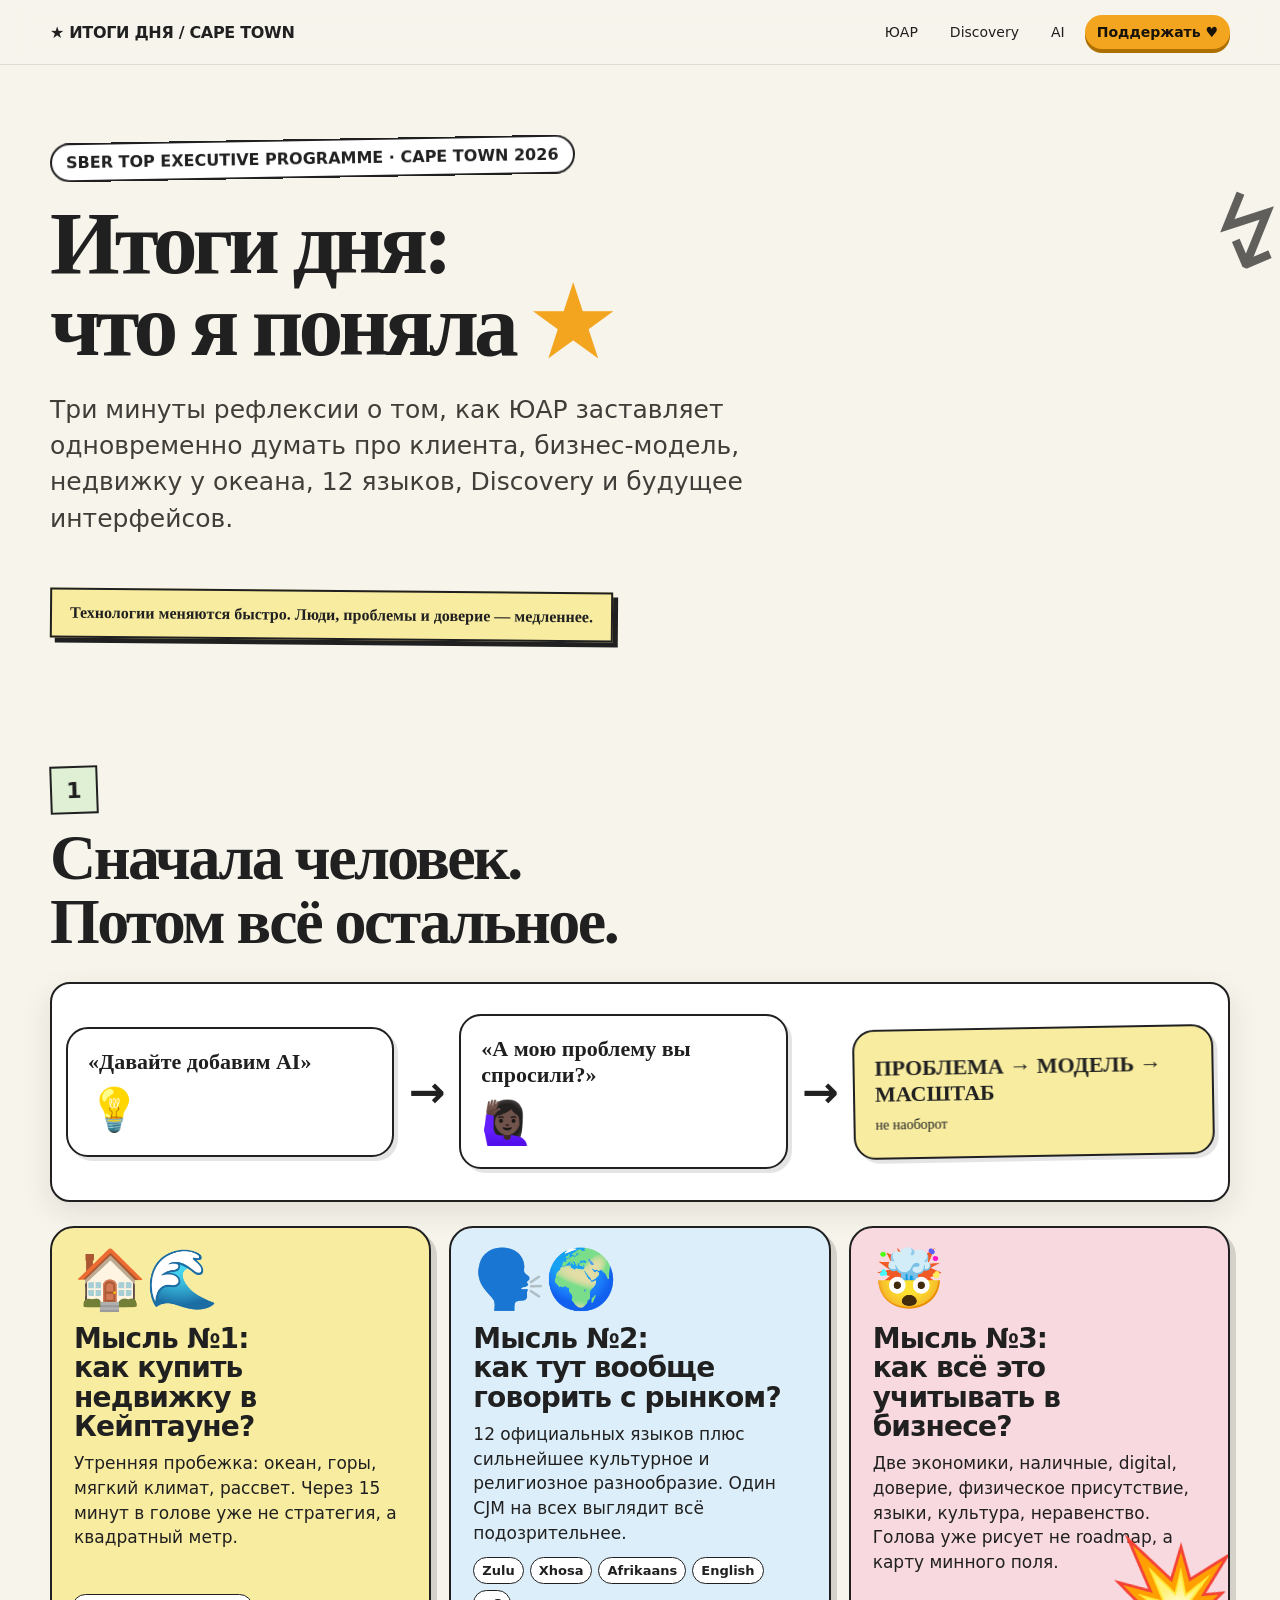
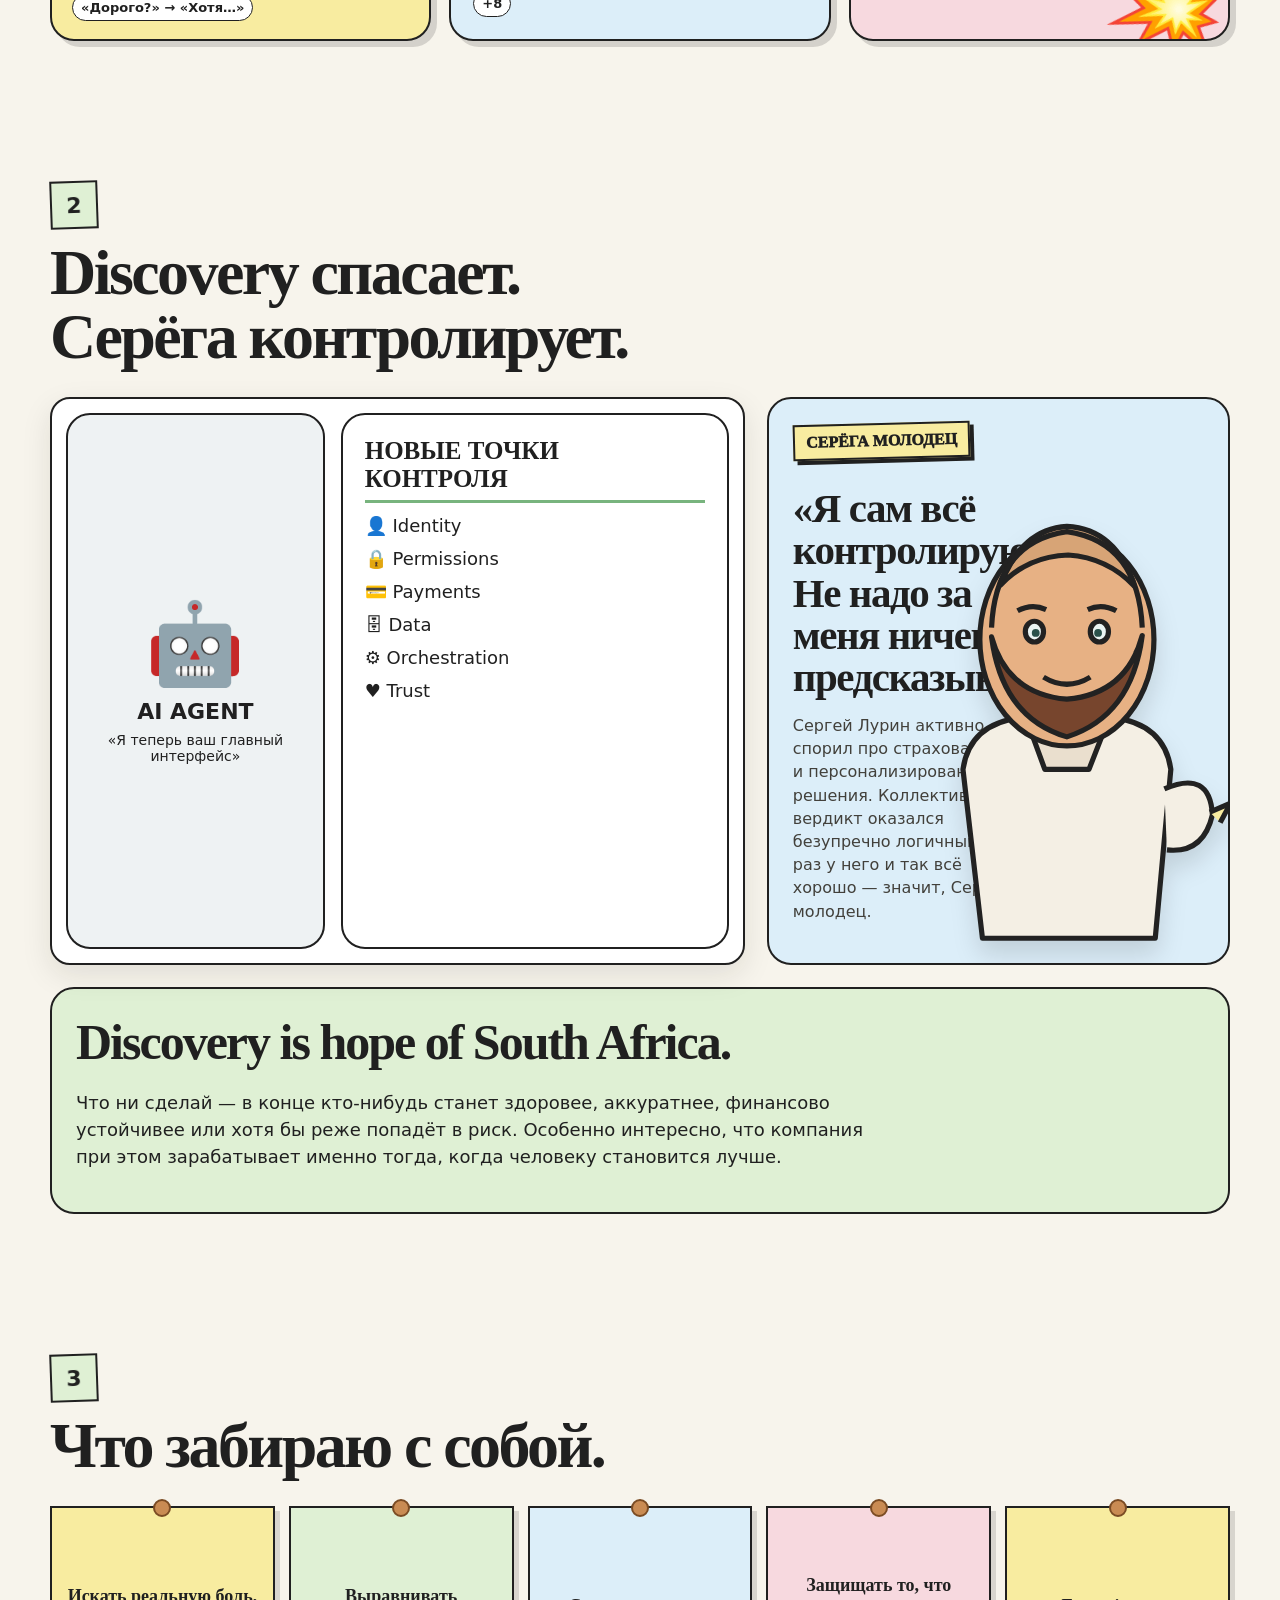
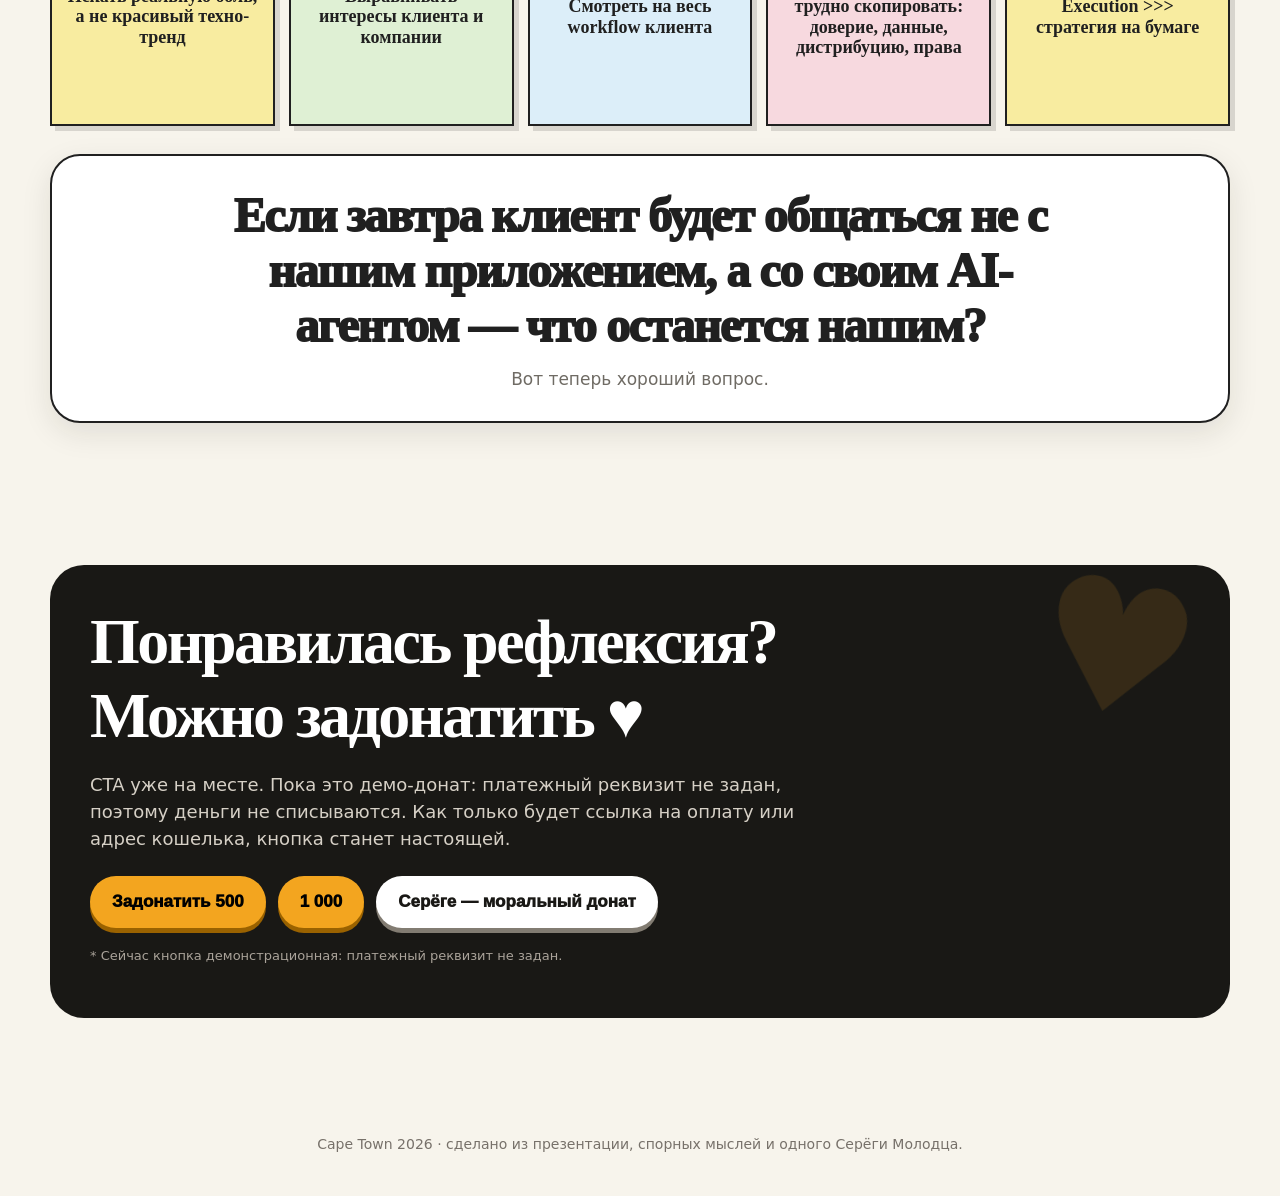
==== reflection/index.html @ 758ae5d4 "Add Cape Town reflection microsite" ====
<!doctype html>
<html lang="ru">
<head>
<meta charset="utf-8" />
<meta name="viewport" content="width=device-width,initial-scale=1" />
<title>Итоги дня — Cape Town</title>
<meta name="description" content="Интерактивная рефлексия по итогам дня обучения в Кейптауне: ЮАР, Discovery, AI и немного Серёги Молодца." />
<style>
:root{--paper:#f7f4ec;--ink:#202020;--muted:#6f6b64;--green:#dff0d4;--yellow:#f8eca0;--blue:#dceef9;--pink:#f7d9df;--orange:#f3a51f;--line:#2c2c2c;--shadow:0 10px 30px rgba(34,29,20,.10)}
*{box-sizing:border-box}html{scroll-behavior:smooth}body{margin:0;background:var(--paper);color:var(--ink);font-family:Inter,ui-sans-serif,system-ui,-apple-system,BlinkMacSystemFont,"Segoe UI",sans-serif;overflow-x:hidden}body:before{content:"";position:fixed;inset:0;pointer-events:none;opacity:.18;background-image:radial-gradient(#7b7468 0.5px, transparent 0.5px);background-size:8px 8px;mix-blend-mode:multiply}a{color:inherit}.wrap{width:min(1180px,calc(100% - 32px));margin:auto}.hand{font-family:"Comic Sans MS","Marker Felt",cursive}
nav{position:sticky;top:0;z-index:20;backdrop-filter:blur(14px);background:rgba(247,244,236,.78);border-bottom:1px solid rgba(44,44,44,.12)}nav .wrap{height:64px;display:flex;align-items:center;justify-content:space-between;gap:16px}.brand{font-weight:900;letter-spacing:-.02em}.navlinks{display:flex;gap:8px;align-items:center;flex-wrap:wrap}.navlinks a{text-decoration:none;padding:9px 12px;border-radius:999px;font-size:14px}.navlinks a:hover{background:#fff}.donate-top{background:var(--orange)!important;color:#17120a;font-weight:900;box-shadow:0 4px 0 #ad6f00}
.hero{padding:74px 0 56px;position:relative}.kicker{display:inline-flex;gap:8px;align-items:center;background:#fff;border:2px solid var(--ink);border-radius:999px;padding:8px 14px;font-weight:800;transform:rotate(-1deg)}h1{font-size:clamp(44px,7vw,92px);line-height:.92;letter-spacing:-.055em;margin:24px 0 22px;max-width:970px}.lead{font-size:clamp(18px,2vw,25px);line-height:1.45;max-width:820px;color:#413e39}.hero-note{margin-top:28px;display:inline-block;background:var(--yellow);padding:14px 18px;border:2px solid var(--ink);box-shadow:5px 5px 0 var(--ink);transform:rotate(.5deg);font-weight:850}.scribble{position:absolute;right:-10px;top:110px;font-size:100px;transform:rotate(12deg);opacity:.7}
.section{padding:70px 0}.section-head{display:flex;align-items:flex-end;justify-content:space-between;gap:20px;margin-bottom:28px}.section h2{font-size:clamp(34px,5vw,64px);letter-spacing:-.04em;line-height:1;margin:0}.section-num{display:inline-grid;place-items:center;width:48px;height:48px;border:2px solid var(--ink);background:var(--green);font-weight:900;font-size:22px;transform:rotate(-2deg);margin-bottom:12px}
.sketch{background:#fff;border:2px solid var(--ink);border-radius:20px;padding:14px;box-shadow:var(--shadow);overflow:hidden}.thoughts{display:grid;grid-template-columns:repeat(3,1fr);gap:18px;margin-top:24px}.thought{min-height:260px;border:2px solid var(--ink);padding:22px;border-radius:24px;position:relative;box-shadow:6px 6px 0 rgba(32,32,32,.16);transition:.2s ease;overflow:hidden}.thought:hover{transform:translateY(-5px) rotate(-.5deg);box-shadow:10px 10px 0 rgba(32,32,32,.16)}.thought:nth-child(1){background:var(--yellow)}.thought:nth-child(2){background:var(--blue)}.thought:nth-child(3){background:var(--pink)}.emoji{font-size:58px;line-height:1}.thought h3{font-size:28px;line-height:1.05;margin:16px 0 10px;letter-spacing:-.03em}.thought p{font-size:17px;line-height:1.45;margin:0}.head-pop{position:absolute;right:-3px;bottom:-16px;font-size:100px;transform:rotate(10deg)}.languages{margin-top:12px;display:flex;gap:6px;flex-wrap:wrap}.chip{background:#fff;border:1.5px solid var(--ink);border-radius:999px;padding:5px 8px;font-size:13px;font-weight:800}
.discovery-grid{display:grid;grid-template-columns:1.2fr .8fr;gap:22px;align-items:stretch}.sergey-card{position:relative;background:var(--blue);border:2px solid var(--ink);border-radius:24px;padding:24px;overflow:hidden;min-height:420px}.badge{display:inline-block;background:var(--yellow);border:2px solid var(--ink);padding:7px 11px;font-weight:950;transform:rotate(-1.5deg);box-shadow:4px 4px 0 var(--ink)}.quote{font-size:clamp(24px,3.2vw,42px);font-weight:900;line-height:1.03;letter-spacing:-.035em;max-width:58%;margin-top:28px}.sergey-card .small{max-width:54%;font-size:16px;line-height:1.45;color:#42403b}.hope{margin-top:22px;background:var(--green);border:2px solid var(--ink);border-radius:24px;padding:24px}.hope strong{font-size:clamp(28px,4vw,50px);display:block;letter-spacing:-.04em}.hope p{font-size:18px;line-height:1.5;max-width:800px}
.takeaways{display:grid;grid-template-columns:repeat(5,1fr);gap:14px;margin-top:26px}.sticky{min-height:220px;border:2px solid var(--ink);padding:18px 14px 16px;box-shadow:5px 5px 0 rgba(32,32,32,.14);font-weight:900;font-size:18px;line-height:1.15;display:flex;align-items:center;text-align:center;position:relative;transition:.2s}.sticky:hover{transform:rotate(-1deg) scale(1.03)}.sticky:before{content:"";position:absolute;top:-9px;left:50%;width:14px;height:14px;border-radius:50%;background:#c98b53;border:2px solid #7b4c24;transform:translateX(-50%)}.sticky:nth-child(1),.sticky:nth-child(5){background:var(--yellow)}.sticky:nth-child(2){background:var(--green)}.sticky:nth-child(3){background:var(--blue)}.sticky:nth-child(4){background:var(--pink)}.final-q{margin-top:28px;background:#fff;border:2px solid var(--ink);border-radius:30px;padding:32px;text-align:center;box-shadow:var(--shadow)}.final-q .q{font-size:clamp(28px,4vw,48px);font-weight:950;letter-spacing:-.03em;max-width:900px;margin:auto}.final-q .ans{margin-top:16px;color:var(--muted);font-size:17px}
.donate{padding:72px 0 90px}.donate-box{background:#191815;color:#fff;border-radius:34px;padding:40px;position:relative;overflow:hidden}.donate-box:after{content:"♥";position:absolute;right:34px;top:-20px;font-size:180px;color:#f3a51f;opacity:.13;transform:rotate(12deg)}.donate-box h2{font-size:clamp(38px,5vw,68px);margin:0 0 12px;letter-spacing:-.04em}.donate-box p{max-width:720px;color:#d6d0c6;font-size:18px;line-height:1.5}.cta-row{display:flex;gap:12px;flex-wrap:wrap;margin-top:24px}.donate-btn{appearance:none;border:0;border-radius:999px;background:var(--orange);padding:16px 22px;font-size:17px;font-weight:950;cursor:pointer;box-shadow:0 5px 0 #9a6200}.donate-btn:active{transform:translateY(4px);box-shadow:0 1px 0 #9a6200}.secondary{background:#fff;color:#191815;box-shadow:0 5px 0 #827c72}.tiny{margin-top:18px;font-size:13px!important;color:#aaa39a!important}.toast{position:fixed;left:50%;bottom:24px;transform:translate(-50%,30px);opacity:0;background:#191815;color:white;border:2px solid #fff;padding:14px 18px;border-radius:999px;z-index:99;transition:.25s;box-shadow:0 10px 40px rgba(0,0,0,.22);font-weight:800}.toast.show{opacity:1;transform:translate(-50%,0)}footer{padding:28px 0 44px;color:#77716a;text-align:center;font-size:14px}.reveal{opacity:0;transform:translateY(20px);transition:.6s ease}.reveal.on{opacity:1;transform:none}
.storyboard{display:grid;grid-template-columns:1fr auto 1fr auto 1.1fr;align-items:center;gap:14px;min-height:220px;background:#fff}.mini{border:2px solid var(--ink);border-radius:22px;padding:20px;min-height:130px;display:flex;flex-direction:column;justify-content:center;gap:10px;background:#fff;font-family:"Comic Sans MS","Marker Felt",cursive;font-size:22px;box-shadow:4px 4px 0 rgba(32,32,32,.12)}.mini span{font-size:42px}.note-mini{background:var(--yellow);transform:rotate(-1deg)}.note-mini small{font-size:14px}.arrow{font-size:44px;font-weight:900}.ai-sketch{display:grid;grid-template-columns:.8fr 1.2fr;gap:16px;align-items:stretch;min-height:320px}.agent{border:2px solid var(--ink);background:#eef2f3;border-radius:24px;display:flex;flex-direction:column;align-items:center;justify-content:center;font-size:80px;gap:8px}.agent b{font-size:22px}.agent small{font-size:14px;text-align:center;max-width:190px}.controls{border:2px solid var(--ink);border-radius:24px;background:#fff;padding:22px;display:flex;flex-direction:column;gap:12px}.controls b{font-family:"Comic Sans MS","Marker Felt",cursive;font-size:25px;border-bottom:3px solid #78b47e;padding-bottom:7px}.controls span{font-size:18px}.sergey-svg{position:absolute;right:-8px;bottom:-8px;height:83%;filter:drop-shadow(0 14px 12px rgba(0,0,0,.12))}
@media(max-width:900px){.storyboard{grid-template-columns:1fr}.arrow{transform:rotate(90deg);text-align:center}.ai-sketch{grid-template-columns:1fr}.agent{min-height:220px}.navlinks a:not(.donate-top){display:none}.thoughts,.discovery-grid{grid-template-columns:1fr}.takeaways{grid-template-columns:repeat(2,1fr)}.sergey-card{min-height:470px}.sergey-svg{height:62%;right:-22px}.quote,.sergey-card .small{max-width:65%}}
@media(max-width:560px){.wrap{width:min(100% - 20px,1180px)}.hero{padding-top:52px}.section{padding:54px 0}.thoughts{grid-template-columns:1fr}.takeaways{grid-template-columns:1fr 1fr}.sticky{min-height:170px;font-size:16px}.sergey-card{min-height:520px}.sergey-svg{height:52%;right:-22px}.quote,.sergey-card .small{max-width:100%;padding-right:0}.donate-box{padding:28px 22px}}
</style>
</head>
<body>
<nav><div class="wrap"><div class="brand">★ ИТОГИ ДНЯ / CAPE TOWN</div><div class="navlinks"><a href="#sa">ЮАР</a><a href="#discovery">Discovery</a><a href="#ai">AI</a><a class="donate-top" href="#donate">Поддержать ♥</a></div></div></nav>
<header class="hero"><div class="wrap"><span class="kicker">SBER TOP EXECUTIVE PROGRAMME · CAPE TOWN 2026</span><h1 class="hand">Итоги дня:<br>что я поняла <span style="color:#f3a51f">★</span></h1><p class="lead">Три минуты рефлексии о том, как ЮАР заставляет одновременно думать про клиента, бизнес-модель, недвижку у океана, 12 языков, Discovery и будущее интерфейсов.</p><div class="hero-note hand">Технологии меняются быстро. Люди, проблемы и доверие — медленнее.</div><div class="scribble">↯</div></div></header>
<section class="section" id="sa"><div class="wrap reveal"><div class="section-num">1</div><div class="section-head"><h2 class="hand">Сначала человек.<br>Потом всё остальное.</h2></div><div class="sketch storyboard"><div class="mini"><b>«Давайте добавим AI»</b><span>💡</span></div><div class="arrow">→</div><div class="mini"><b>«А мою проблему вы спросили?»</b><span>🙋🏿‍♀️</span></div><div class="arrow">→</div><div class="mini note-mini"><b>ПРОБЛЕМА → МОДЕЛЬ → МАСШТАБ</b><small>не наоборот</small></div></div><div class="thoughts"><div class="thought"><div class="emoji">🏠🌊</div><h3>Мысль №1:<br>как купить недвижку в Кейптауне?</h3><p>Утренняя пробежка: океан, горы, мягкий климат, рассвет. Через 15 минут в голове уже не стратегия, а квадратный метр.</p><div class="chip" style="position:absolute;left:20px;bottom:18px">«Дорого?» → «Хотя…»</div></div><div class="thought"><div class="emoji">🗣️🌍</div><h3>Мысль №2:<br>как тут вообще говорить с рынком?</h3><p>12 официальных языков плюс сильнейшее культурное и религиозное разнообразие. Один CJM на всех выглядит всё подозрительнее.</p><div class="languages"><span class="chip">Zulu</span><span class="chip">Xhosa</span><span class="chip">Afrikaans</span><span class="chip">English</span><span class="chip">+8</span></div></div><div class="thought"><div class="emoji">🤯</div><h3>Мысль №3:<br>как всё это учитывать в бизнесе?</h3><p>Две экономики, наличные, digital, доверие, физическое присутствие, языки, культура, неравенство. Голова уже рисует не roadmap, а карту минного поля.</p><div class="head-pop">💥</div></div></div></div></section>
<section class="section" id="discovery"><div class="wrap reveal"><div class="section-num">2</div><div class="section-head"><h2 class="hand">Discovery спасает.<br>Серёга контролирует.</h2></div><div class="discovery-grid"><div class="sketch ai-sketch"><div class="agent">🤖<b>AI AGENT</b><small>«Я теперь ваш главный интерфейс»</small></div><div class="controls"><b>НОВЫЕ ТОЧКИ КОНТРОЛЯ</b><span>👤 Identity</span><span>🔒 Permissions</span><span>💳 Payments</span><span>🗄 Data</span><span>⚙ Orchestration</span><span>♥ Trust</span></div></div><div class="sergey-card"><span class="badge hand">СЕРЁГА МОЛОДЕЦ</span><div class="quote hand">«Я сам всё контролирую. Не надо за меня ничего предсказывать».</div><p class="small">Сергей Лурин активно спорил про страхование и персонализированные решения. Коллективный вердикт оказался безупречно логичным: раз у него и так всё хорошо — значит, Серёга молодец.</p><svg class="sergey-svg" viewBox="0 0 260 360" role="img" aria-label="Мультяшный Серёга"><g stroke="#222" stroke-width="4" stroke-linejoin="round"><path d="M65 335 L50 205 Q55 170 95 165 L165 165 Q205 170 210 205 L198 335 Z" fill="#f4efe4"/><path d="M98 164 L113 205 L147 205 L163 164" fill="#eadfce"/><ellipse cx="130" cy="105" rx="67" ry="82" fill="#e7b184"/><path d="M72 103 Q80 165 130 180 Q180 164 188 102 Q176 147 130 151 Q84 147 72 103Z" fill="#77452d"/><path d="M79 63 Q95 20 130 18 Q168 20 182 64 Q161 42 131 40 Q100 41 79 63Z" fill="#d7a476"/><path d="M72 96 Q75 30 130 22 Q185 30 188 96" fill="none"/><ellipse cx="105" cy="99" rx="7" ry="8" fill="#eaf4f3"/><ellipse cx="155" cy="99" rx="7" ry="8" fill="#eaf4f3"/><circle cx="106" cy="100" r="3" fill="#2a514b" stroke="none"/><circle cx="154" cy="100" r="3" fill="#2a514b" stroke="none"/><path d="M112 134 Q130 145 148 134" fill="none"/><path d="M92 83 Q103 77 114 82 M146 82 Q157 77 168 83" fill="none"/><path d="M205 220 Q240 205 242 240 Q235 270 207 267" fill="#f4efe4"/><path d="M240 238 l16 -7 l-8 15" fill="#f8eca0"/></g></svg></div></div><div class="hope"><strong class="hand">Discovery is hope of South Africa.</strong><p>Что ни сделай — в конце кто-нибудь станет здоровее, аккуратнее, финансово устойчивее или хотя бы реже попадёт в риск. Особенно интересно, что компания при этом зарабатывает именно тогда, когда человеку становится лучше.</p></div></div></section>
<section class="section" id="ai"><div class="wrap reveal"><div class="section-num">3</div><div class="section-head"><h2 class="hand">Что забираю с собой.</h2></div><div class="takeaways"><div class="sticky hand">Искать реальную боль, а не красивый техно-тренд</div><div class="sticky hand">Выравнивать интересы клиента и компании</div><div class="sticky hand">Смотреть на весь workflow клиента</div><div class="sticky hand">Защищать то, что трудно скопировать: доверие, данные, дистрибуцию, права</div><div class="sticky hand">Execution >>> стратегия на бумаге</div></div><div class="final-q"><div class="q hand">Если завтра клиент будет общаться не с нашим приложением, а со своим AI-агентом — что останется нашим?</div><div class="ans">Вот теперь хороший вопрос.</div></div></div></section>
<section class="donate" id="donate"><div class="wrap"><div class="donate-box reveal"><h2 class="hand">Понравилась рефлексия?<br>Можно задонатить ♥</h2><p>CTA уже на месте. Пока это демо-донат: платежный реквизит не задан, поэтому деньги не списываются. Как только будет ссылка на оплату или адрес кошелька, кнопка станет настоящей.</p><div class="cta-row"><button class="donate-btn" data-amount="500">Задонатить 500</button><button class="donate-btn" data-amount="1000">1 000</button><button class="donate-btn secondary" data-amount="moral">Серёге — моральный донат</button></div><p class="tiny">* Сейчас кнопка демонстрационная: платежный реквизит не задан.</p></div></div></section>
<footer><div class="wrap">Cape Town 2026 · сделано из презентации, спорных мыслей и одного Серёги Молодца.</div></footer><div class="toast" id="toast">♥ Донат принят морально</div><script>const io=new IntersectionObserver(es=>es.forEach(e=>e.isIntersecting&&e.target.classList.add('on')),{threshold:.12});document.querySelectorAll('.reveal').forEach(el=>io.observe(el));const toast=document.getElementById('toast');document.querySelectorAll('[data-amount]').forEach(btn=>btn.addEventListener('click',()=>{const a=btn.dataset.amount;toast.textContent=a==='moral'?'♥ Серёге отправлен моральный донат: «молодец»':`♥ Виртуальный донат ${a} принят. Платёж пока не списывается.`;toast.classList.add('show');setTimeout(()=>toast.classList.remove('show'),2600);}));</script>
</body></html>
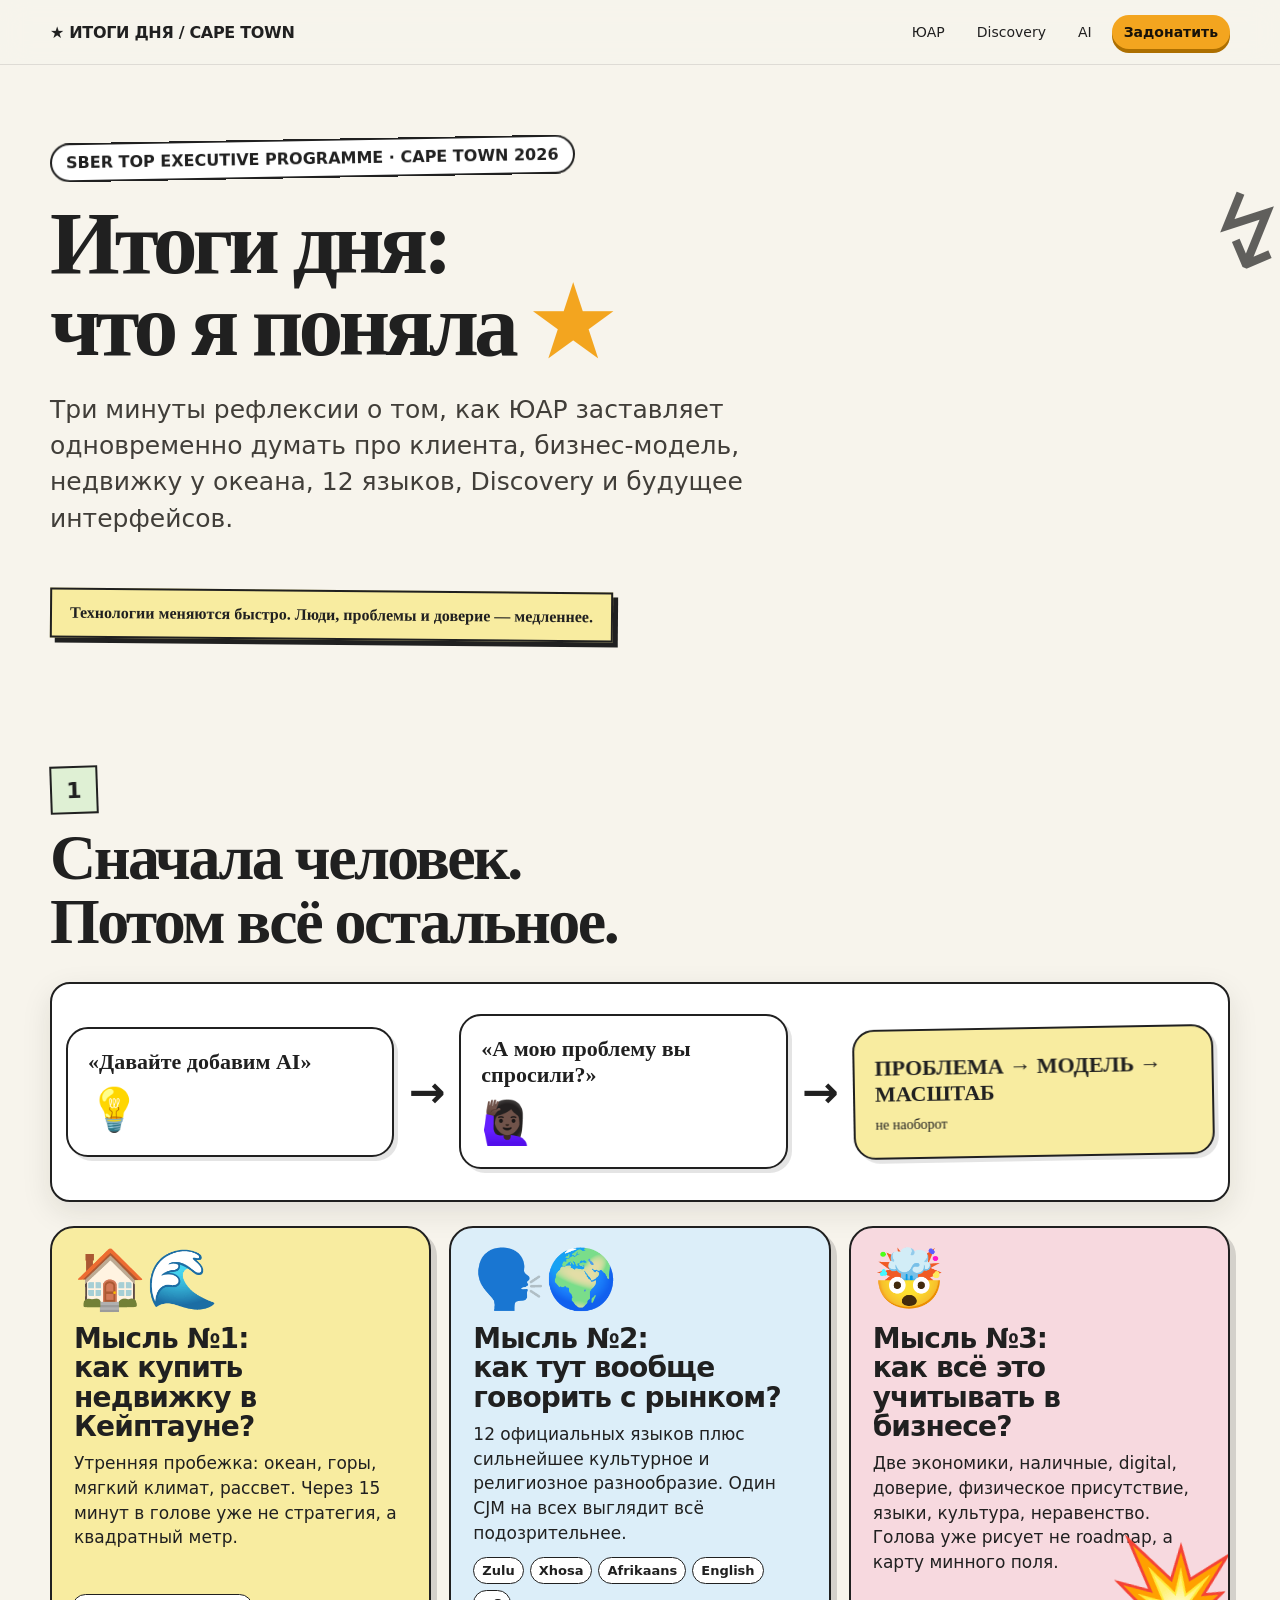
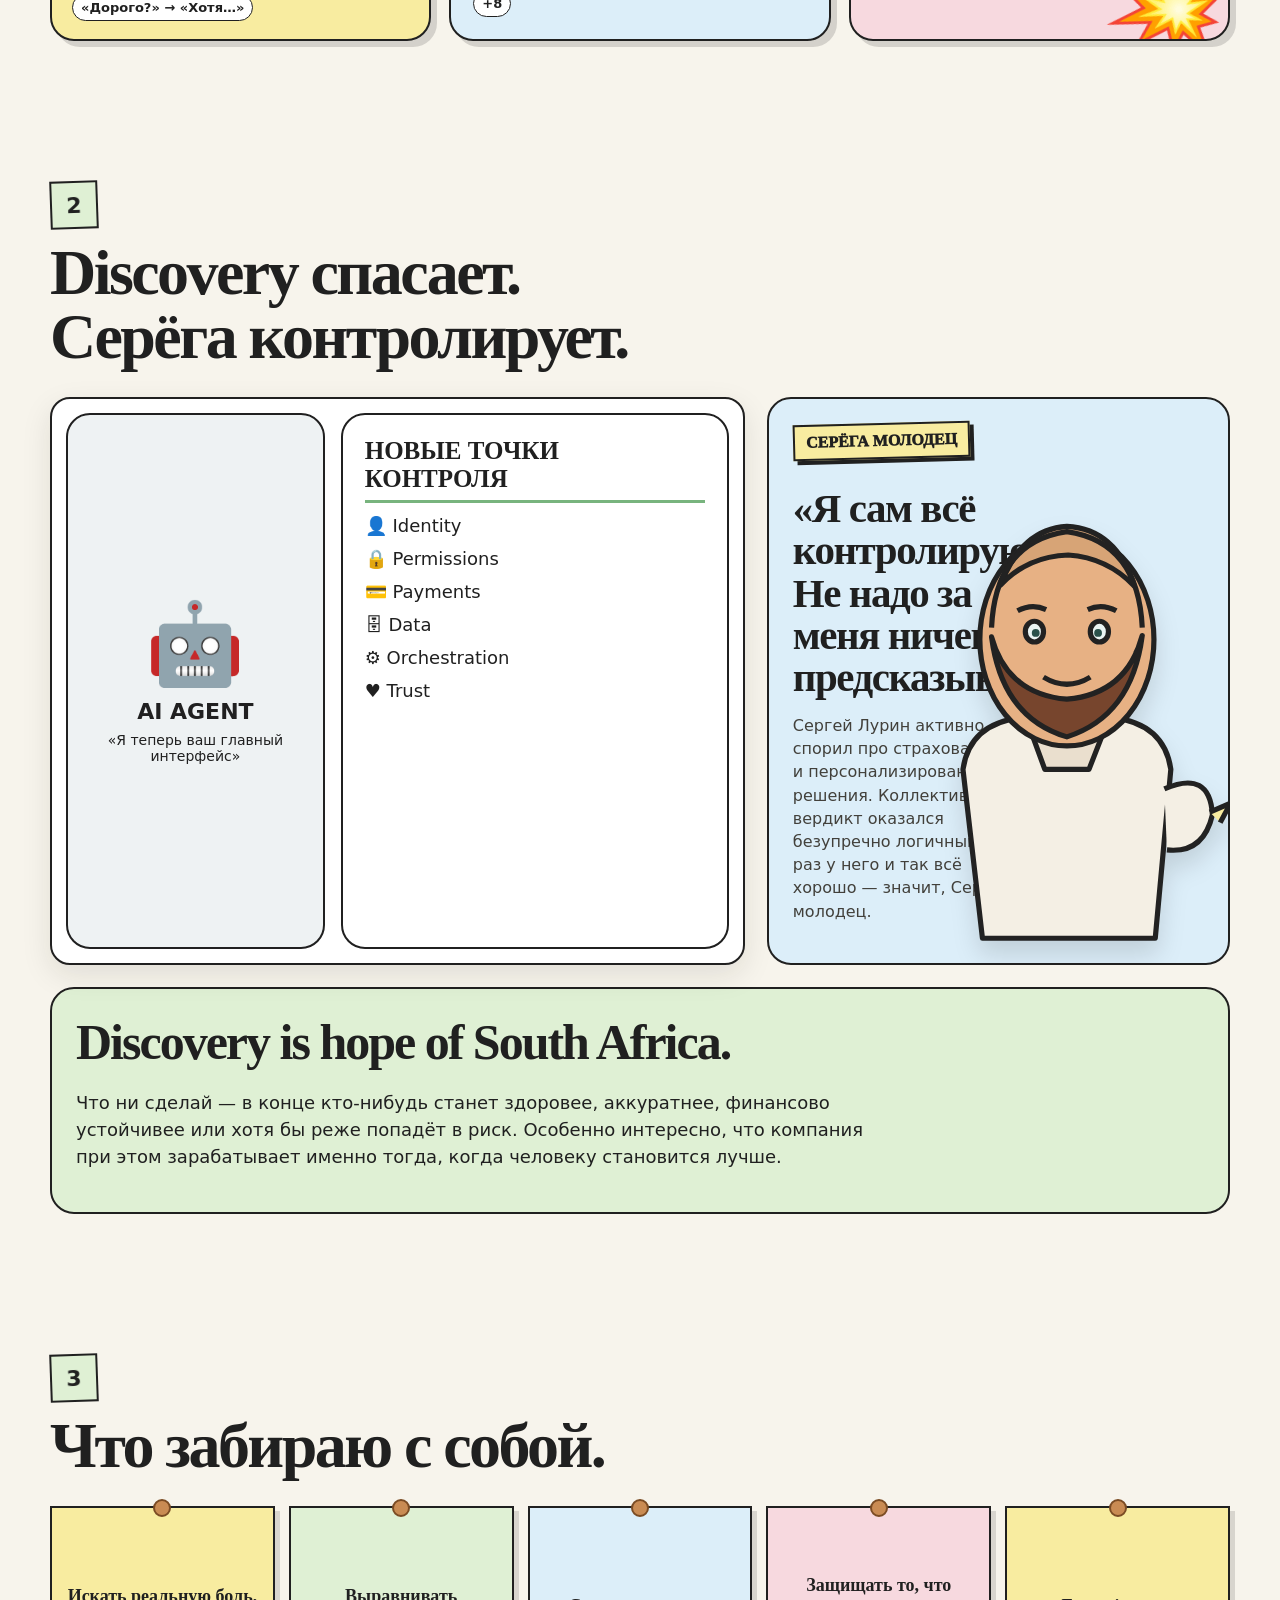
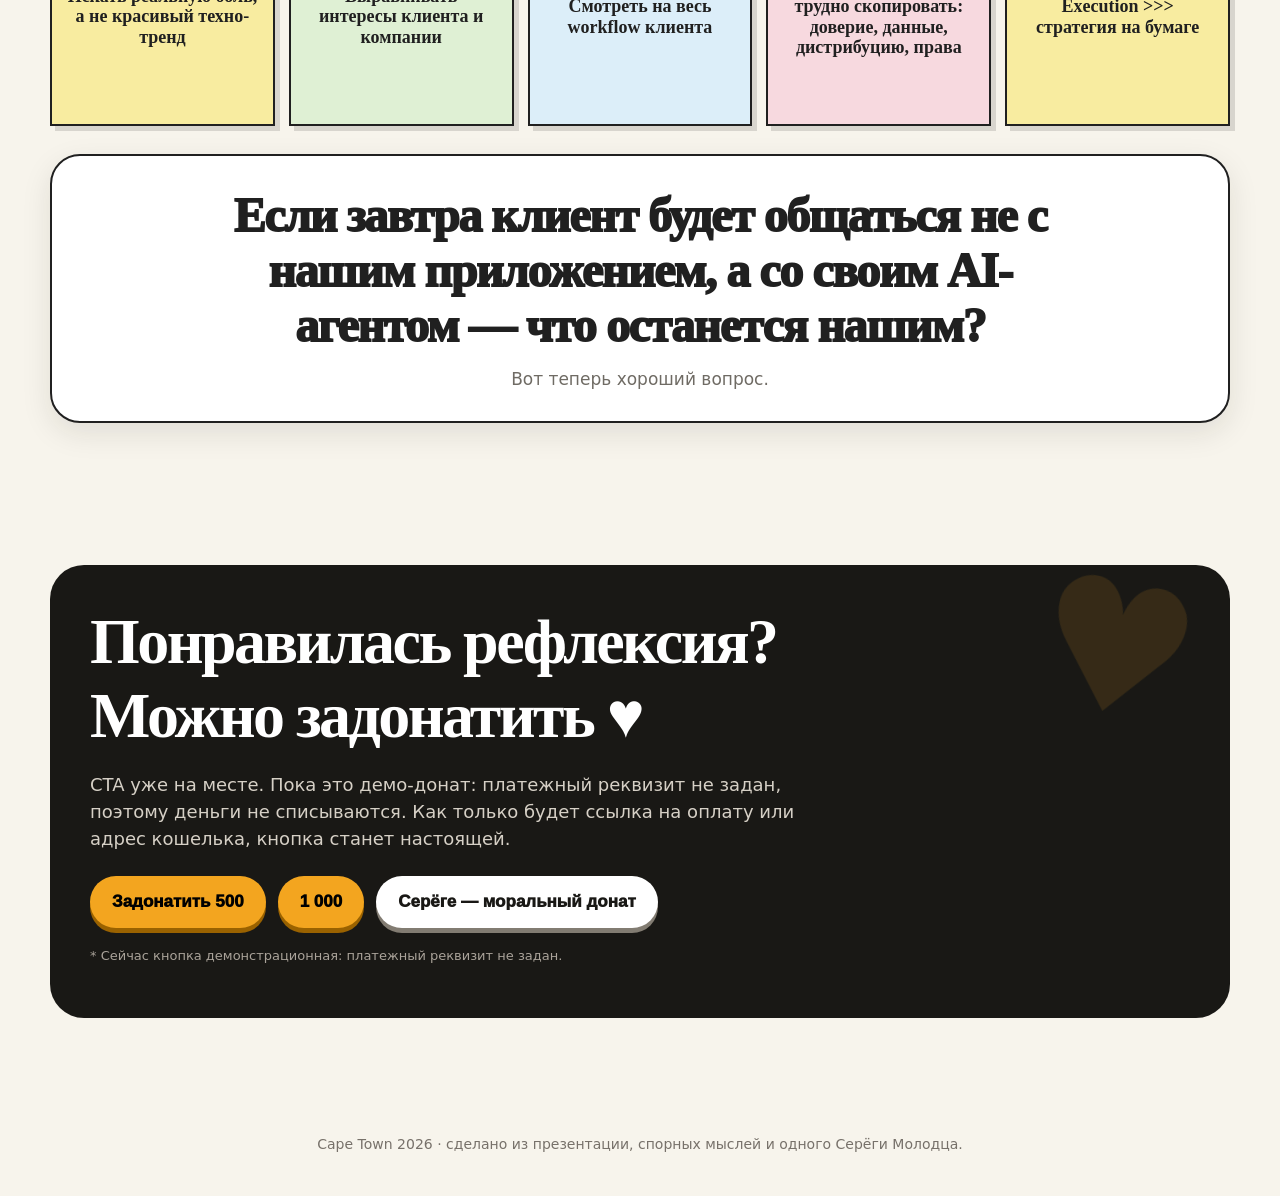
==== commit 5b93e881: "Rename donate CTA and link to joke page" ====
--- a/reflection/index.html
+++ b/reflection/index.html
@@ -21,7 +21,7 @@
 </style>
 </head>
 <body>
-<nav><div class="wrap"><div class="brand">★ ИТОГИ ДНЯ / CAPE TOWN</div><div class="navlinks"><a href="#sa">ЮАР</a><a href="#discovery">Discovery</a><a href="#ai">AI</a><a class="donate-top" href="#donate">Поддержать ♥</a></div></div></nav>
+<nav><div class="wrap"><div class="brand">★ ИТОГИ ДНЯ / CAPE TOWN</div><div class="navlinks"><a href="#sa">ЮАР</a><a href="#discovery">Discovery</a><a href="#ai">AI</a><a class="donate-top" href="./joke.html">Задонатить</a></div></div></nav>
 <header class="hero"><div class="wrap"><span class="kicker">SBER TOP EXECUTIVE PROGRAMME · CAPE TOWN 2026</span><h1 class="hand">Итоги дня:<br>что я поняла <span style="color:#f3a51f">★</span></h1><p class="lead">Три минуты рефлексии о том, как ЮАР заставляет одновременно думать про клиента, бизнес-модель, недвижку у океана, 12 языков, Discovery и будущее интерфейсов.</p><div class="hero-note hand">Технологии меняются быстро. Люди, проблемы и доверие — медленнее.</div><div class="scribble">↯</div></div></header>
 <section class="section" id="sa"><div class="wrap reveal"><div class="section-num">1</div><div class="section-head"><h2 class="hand">Сначала человек.<br>Потом всё остальное.</h2></div><div class="sketch storyboard"><div class="mini"><b>«Давайте добавим AI»</b><span>💡</span></div><div class="arrow">→</div><div class="mini"><b>«А мою проблему вы спросили?»</b><span>🙋🏿‍♀️</span></div><div class="arrow">→</div><div class="mini note-mini"><b>ПРОБЛЕМА → МОДЕЛЬ → МАСШТАБ</b><small>не наоборот</small></div></div><div class="thoughts"><div class="thought"><div class="emoji">🏠🌊</div><h3>Мысль №1:<br>как купить недвижку в Кейптауне?</h3><p>Утренняя пробежка: океан, горы, мягкий климат, рассвет. Через 15 минут в голове уже не стратегия, а квадратный метр.</p><div class="chip" style="position:absolute;left:20px;bottom:18px">«Дорого?» → «Хотя…»</div></div><div class="thought"><div class="emoji">🗣️🌍</div><h3>Мысль №2:<br>как тут вообще говорить с рынком?</h3><p>12 официальных языков плюс сильнейшее культурное и религиозное разнообразие. Один CJM на всех выглядит всё подозрительнее.</p><div class="languages"><span class="chip">Zulu</span><span class="chip">Xhosa</span><span class="chip">Afrikaans</span><span class="chip">English</span><span class="chip">+8</span></div></div><div class="thought"><div class="emoji">🤯</div><h3>Мысль №3:<br>как всё это учитывать в бизнесе?</h3><p>Две экономики, наличные, digital, доверие, физическое присутствие, языки, культура, неравенство. Голова уже рисует не roadmap, а карту минного поля.</p><div class="head-pop">💥</div></div></div></div></section>
 <section class="section" id="discovery"><div class="wrap reveal"><div class="section-num">2</div><div class="section-head"><h2 class="hand">Discovery спасает.<br>Серёга контролирует.</h2></div><div class="discovery-grid"><div class="sketch ai-sketch"><div class="agent">🤖<b>AI AGENT</b><small>«Я теперь ваш главный интерфейс»</small></div><div class="controls"><b>НОВЫЕ ТОЧКИ КОНТРОЛЯ</b><span>👤 Identity</span><span>🔒 Permissions</span><span>💳 Payments</span><span>🗄 Data</span><span>⚙ Orchestration</span><span>♥ Trust</span></div></div><div class="sergey-card"><span class="badge hand">СЕРЁГА МОЛОДЕЦ</span><div class="quote hand">«Я сам всё контролирую. Не надо за меня ничего предсказывать».</div><p class="small">Сергей Лурин активно спорил про страхование и персонализированные решения. Коллективный вердикт оказался безупречно логичным: раз у него и так всё хорошо — значит, Серёга молодец.</p><svg class="sergey-svg" viewBox="0 0 260 360" role="img" aria-label="Мультяшный Серёга"><g stroke="#222" stroke-width="4" stroke-linejoin="round"><path d="M65 335 L50 205 Q55 170 95 165 L165 165 Q205 170 210 205 L198 335 Z" fill="#f4efe4"/><path d="M98 164 L113 205 L147 205 L163 164" fill="#eadfce"/><ellipse cx="130" cy="105" rx="67" ry="82" fill="#e7b184"/><path d="M72 103 Q80 165 130 180 Q180 164 188 102 Q176 147 130 151 Q84 147 72 103Z" fill="#77452d"/><path d="M79 63 Q95 20 130 18 Q168 20 182 64 Q161 42 131 40 Q100 41 79 63Z" fill="#d7a476"/><path d="M72 96 Q75 30 130 22 Q185 30 188 96" fill="none"/><ellipse cx="105" cy="99" rx="7" ry="8" fill="#eaf4f3"/><ellipse cx="155" cy="99" rx="7" ry="8" fill="#eaf4f3"/><circle cx="106" cy="100" r="3" fill="#2a514b" stroke="none"/><circle cx="154" cy="100" r="3" fill="#2a514b" stroke="none"/><path d="M112 134 Q130 145 148 134" fill="none"/><path d="M92 83 Q103 77 114 82 M146 82 Q157 77 168 83" fill="none"/><path d="M205 220 Q240 205 242 240 Q235 270 207 267" fill="#f4efe4"/><path d="M240 238 l16 -7 l-8 15" fill="#f8eca0"/></g></svg></div></div><div class="hope"><strong class="hand">Discovery is hope of South Africa.</strong><p>Что ни сделай — в конце кто-нибудь станет здоровее, аккуратнее, финансово устойчивее или хотя бы реже попадёт в риск. Особенно интересно, что компания при этом зарабатывает именно тогда, когда человеку становится лучше.</p></div></div></section>
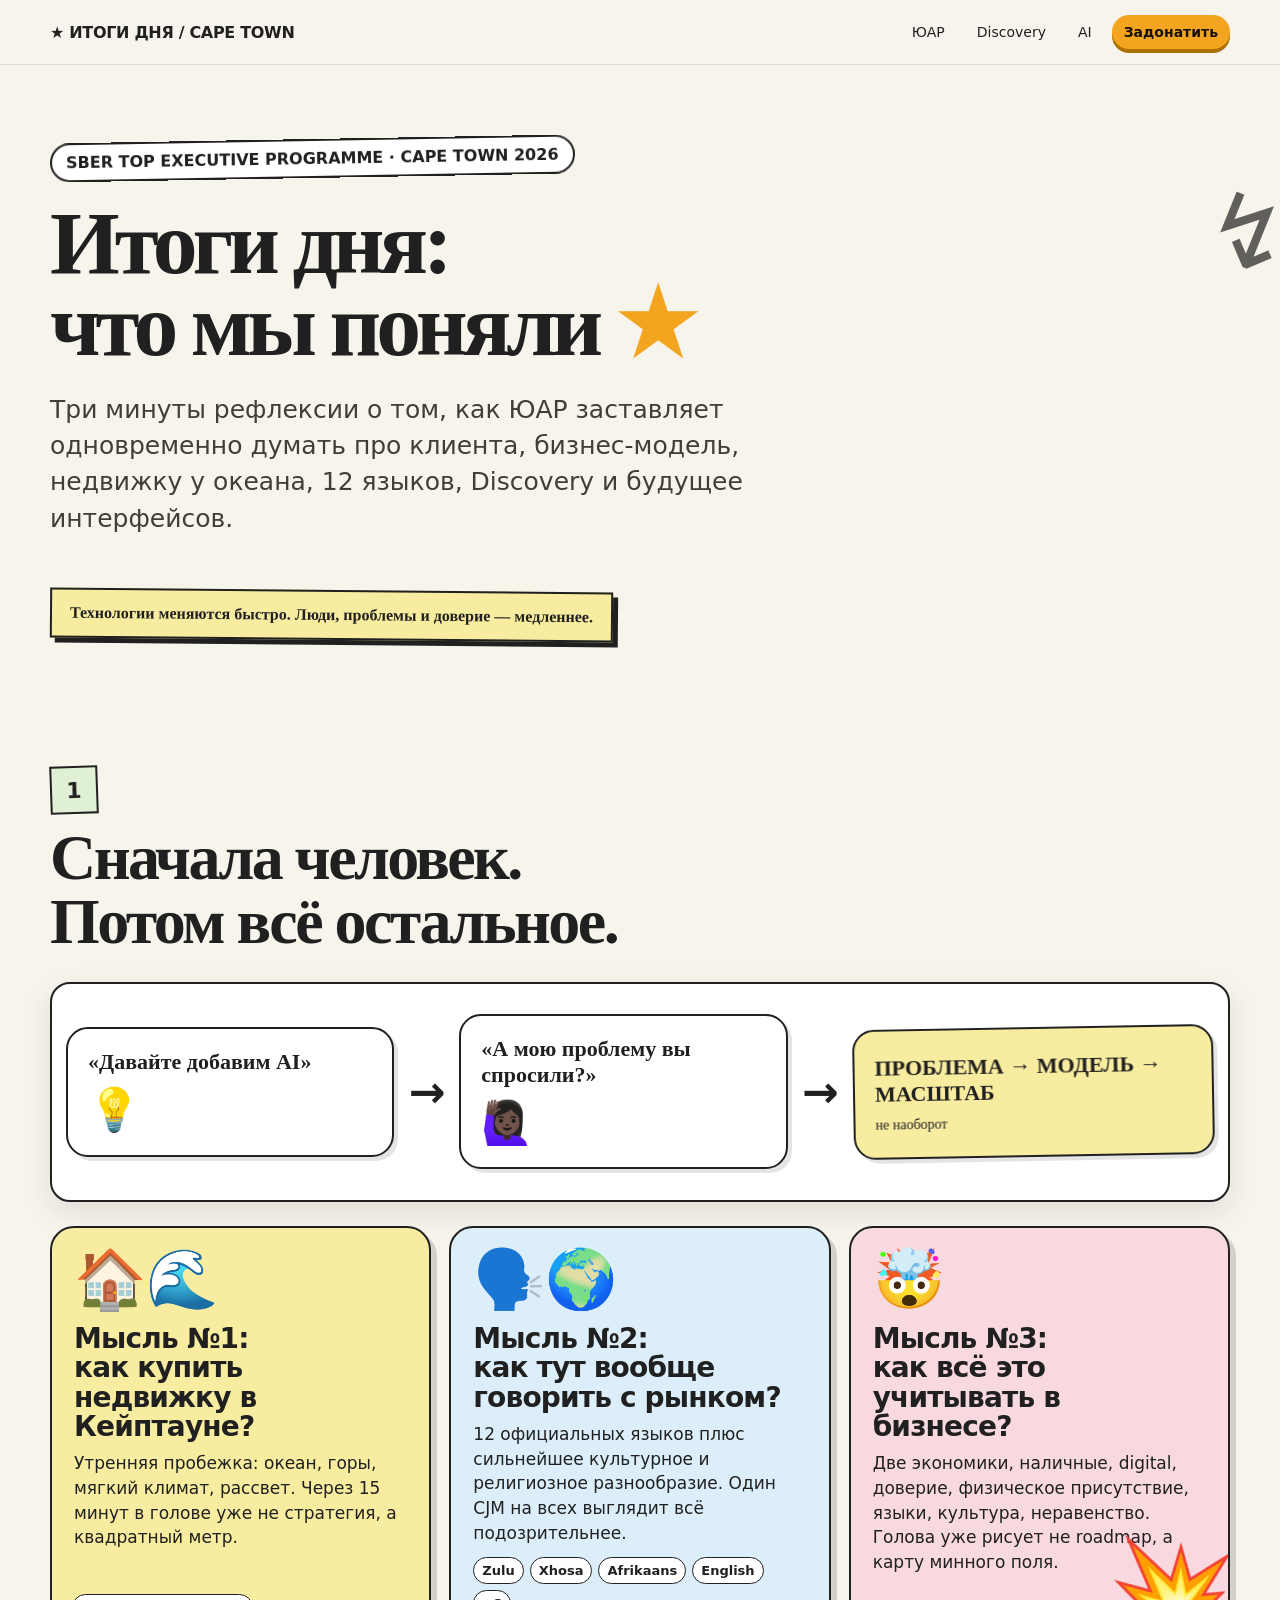
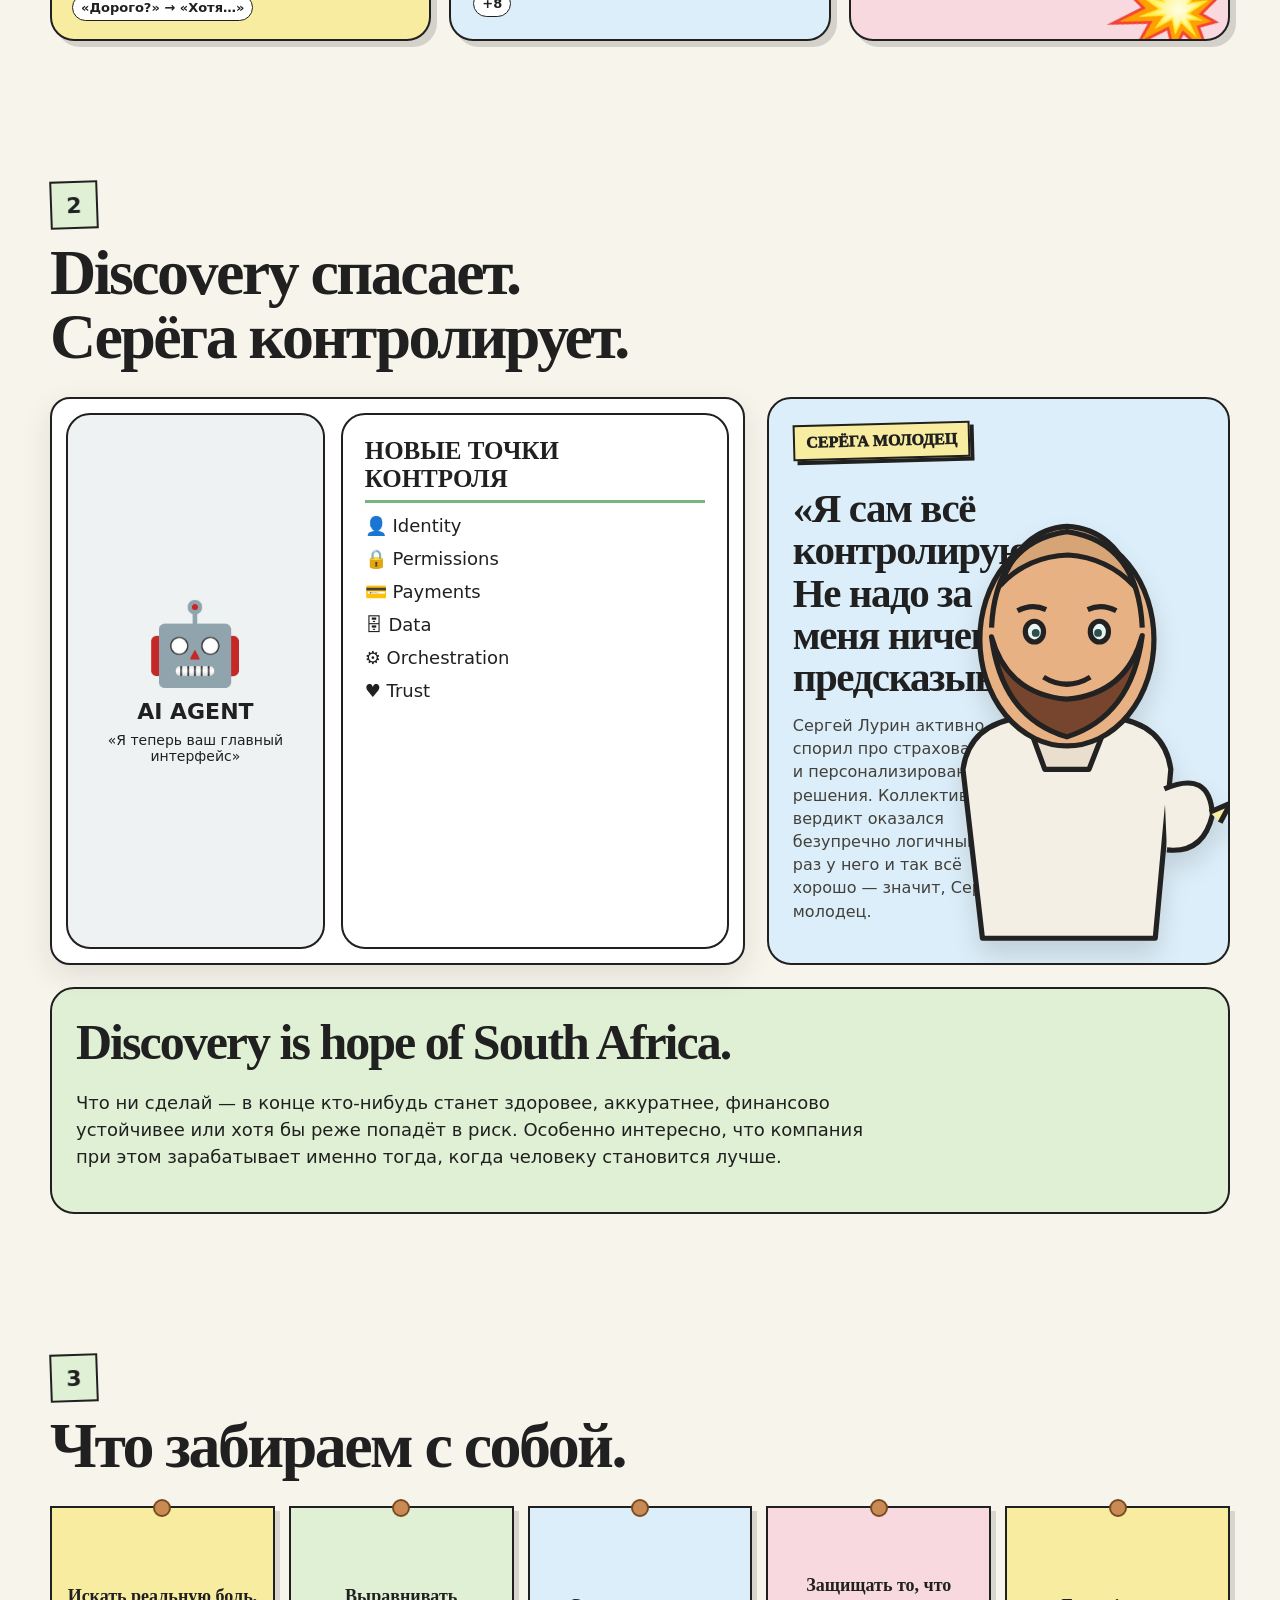
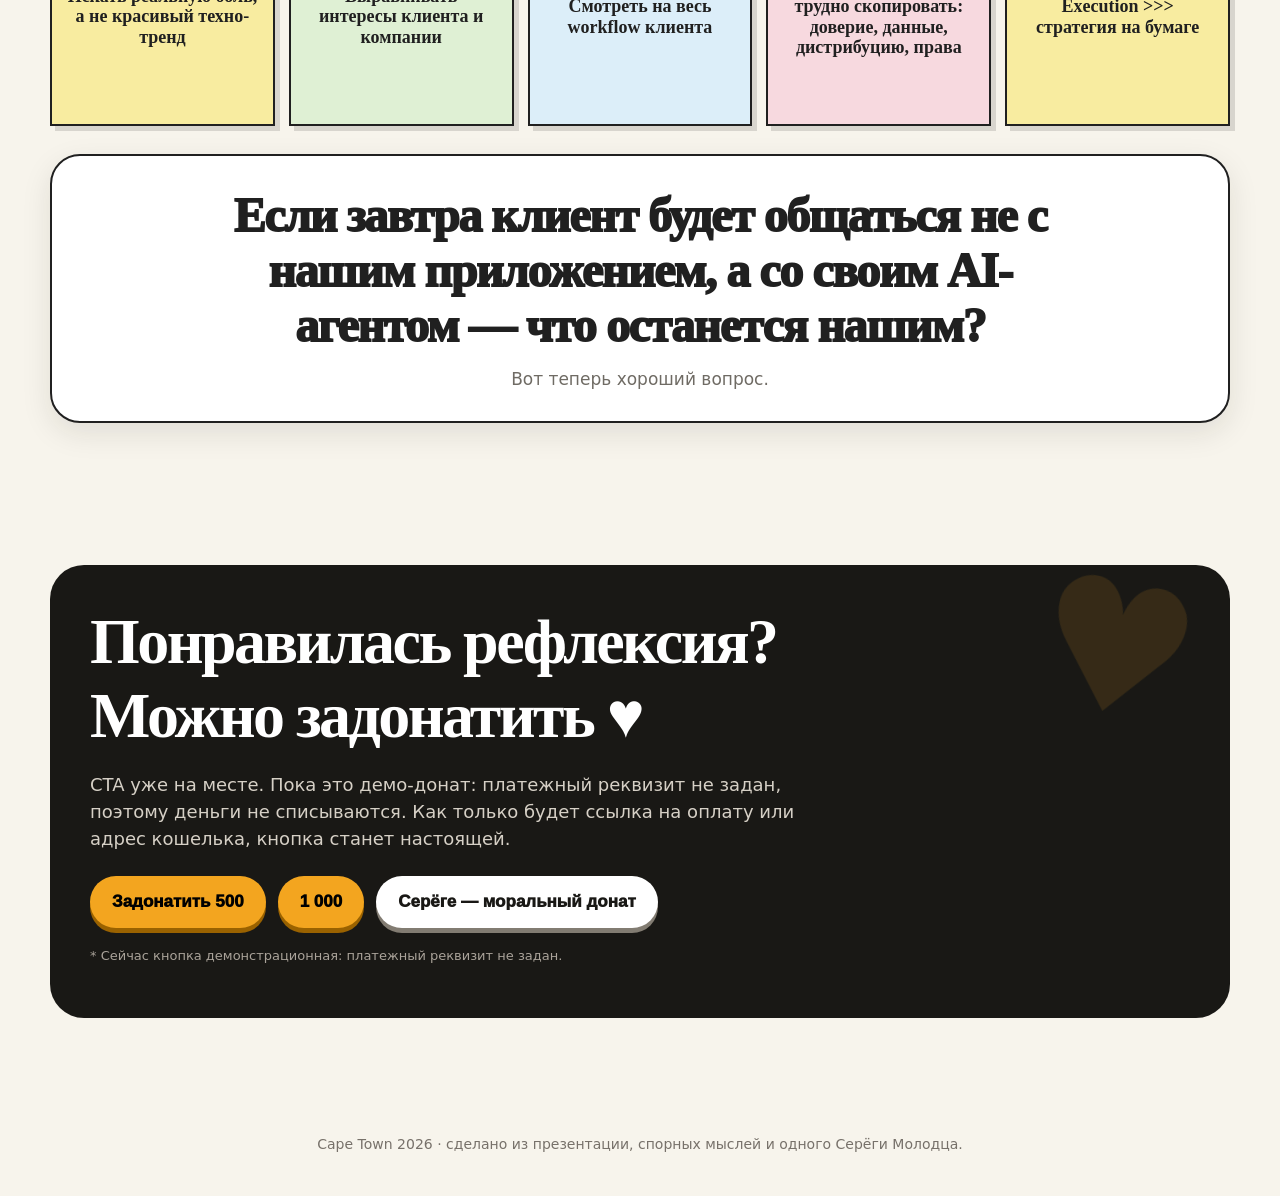
==== commit a6530a74: "Use team voice in reflection site" ====
--- a/reflection/index.html
+++ b/reflection/index.html
@@ -22,10 +22,10 @@
 </head>
 <body>
 <nav><div class="wrap"><div class="brand">★ ИТОГИ ДНЯ / CAPE TOWN</div><div class="navlinks"><a href="#sa">ЮАР</a><a href="#discovery">Discovery</a><a href="#ai">AI</a><a class="donate-top" href="./joke.html">Задонатить</a></div></div></nav>
-<header class="hero"><div class="wrap"><span class="kicker">SBER TOP EXECUTIVE PROGRAMME · CAPE TOWN 2026</span><h1 class="hand">Итоги дня:<br>что я поняла <span style="color:#f3a51f">★</span></h1><p class="lead">Три минуты рефлексии о том, как ЮАР заставляет одновременно думать про клиента, бизнес-модель, недвижку у океана, 12 языков, Discovery и будущее интерфейсов.</p><div class="hero-note hand">Технологии меняются быстро. Люди, проблемы и доверие — медленнее.</div><div class="scribble">↯</div></div></header>
+<header class="hero"><div class="wrap"><span class="kicker">SBER TOP EXECUTIVE PROGRAMME · CAPE TOWN 2026</span><h1 class="hand">Итоги дня:<br>что мы поняли <span style="color:#f3a51f">★</span></h1><p class="lead">Три минуты рефлексии о том, как ЮАР заставляет одновременно думать про клиента, бизнес-модель, недвижку у океана, 12 языков, Discovery и будущее интерфейсов.</p><div class="hero-note hand">Технологии меняются быстро. Люди, проблемы и доверие — медленнее.</div><div class="scribble">↯</div></div></header>
 <section class="section" id="sa"><div class="wrap reveal"><div class="section-num">1</div><div class="section-head"><h2 class="hand">Сначала человек.<br>Потом всё остальное.</h2></div><div class="sketch storyboard"><div class="mini"><b>«Давайте добавим AI»</b><span>💡</span></div><div class="arrow">→</div><div class="mini"><b>«А мою проблему вы спросили?»</b><span>🙋🏿‍♀️</span></div><div class="arrow">→</div><div class="mini note-mini"><b>ПРОБЛЕМА → МОДЕЛЬ → МАСШТАБ</b><small>не наоборот</small></div></div><div class="thoughts"><div class="thought"><div class="emoji">🏠🌊</div><h3>Мысль №1:<br>как купить недвижку в Кейптауне?</h3><p>Утренняя пробежка: океан, горы, мягкий климат, рассвет. Через 15 минут в голове уже не стратегия, а квадратный метр.</p><div class="chip" style="position:absolute;left:20px;bottom:18px">«Дорого?» → «Хотя…»</div></div><div class="thought"><div class="emoji">🗣️🌍</div><h3>Мысль №2:<br>как тут вообще говорить с рынком?</h3><p>12 официальных языков плюс сильнейшее культурное и религиозное разнообразие. Один CJM на всех выглядит всё подозрительнее.</p><div class="languages"><span class="chip">Zulu</span><span class="chip">Xhosa</span><span class="chip">Afrikaans</span><span class="chip">English</span><span class="chip">+8</span></div></div><div class="thought"><div class="emoji">🤯</div><h3>Мысль №3:<br>как всё это учитывать в бизнесе?</h3><p>Две экономики, наличные, digital, доверие, физическое присутствие, языки, культура, неравенство. Голова уже рисует не roadmap, а карту минного поля.</p><div class="head-pop">💥</div></div></div></div></section>
 <section class="section" id="discovery"><div class="wrap reveal"><div class="section-num">2</div><div class="section-head"><h2 class="hand">Discovery спасает.<br>Серёга контролирует.</h2></div><div class="discovery-grid"><div class="sketch ai-sketch"><div class="agent">🤖<b>AI AGENT</b><small>«Я теперь ваш главный интерфейс»</small></div><div class="controls"><b>НОВЫЕ ТОЧКИ КОНТРОЛЯ</b><span>👤 Identity</span><span>🔒 Permissions</span><span>💳 Payments</span><span>🗄 Data</span><span>⚙ Orchestration</span><span>♥ Trust</span></div></div><div class="sergey-card"><span class="badge hand">СЕРЁГА МОЛОДЕЦ</span><div class="quote hand">«Я сам всё контролирую. Не надо за меня ничего предсказывать».</div><p class="small">Сергей Лурин активно спорил про страхование и персонализированные решения. Коллективный вердикт оказался безупречно логичным: раз у него и так всё хорошо — значит, Серёга молодец.</p><svg class="sergey-svg" viewBox="0 0 260 360" role="img" aria-label="Мультяшный Серёга"><g stroke="#222" stroke-width="4" stroke-linejoin="round"><path d="M65 335 L50 205 Q55 170 95 165 L165 165 Q205 170 210 205 L198 335 Z" fill="#f4efe4"/><path d="M98 164 L113 205 L147 205 L163 164" fill="#eadfce"/><ellipse cx="130" cy="105" rx="67" ry="82" fill="#e7b184"/><path d="M72 103 Q80 165 130 180 Q180 164 188 102 Q176 147 130 151 Q84 147 72 103Z" fill="#77452d"/><path d="M79 63 Q95 20 130 18 Q168 20 182 64 Q161 42 131 40 Q100 41 79 63Z" fill="#d7a476"/><path d="M72 96 Q75 30 130 22 Q185 30 188 96" fill="none"/><ellipse cx="105" cy="99" rx="7" ry="8" fill="#eaf4f3"/><ellipse cx="155" cy="99" rx="7" ry="8" fill="#eaf4f3"/><circle cx="106" cy="100" r="3" fill="#2a514b" stroke="none"/><circle cx="154" cy="100" r="3" fill="#2a514b" stroke="none"/><path d="M112 134 Q130 145 148 134" fill="none"/><path d="M92 83 Q103 77 114 82 M146 82 Q157 77 168 83" fill="none"/><path d="M205 220 Q240 205 242 240 Q235 270 207 267" fill="#f4efe4"/><path d="M240 238 l16 -7 l-8 15" fill="#f8eca0"/></g></svg></div></div><div class="hope"><strong class="hand">Discovery is hope of South Africa.</strong><p>Что ни сделай — в конце кто-нибудь станет здоровее, аккуратнее, финансово устойчивее или хотя бы реже попадёт в риск. Особенно интересно, что компания при этом зарабатывает именно тогда, когда человеку становится лучше.</p></div></div></section>
-<section class="section" id="ai"><div class="wrap reveal"><div class="section-num">3</div><div class="section-head"><h2 class="hand">Что забираю с собой.</h2></div><div class="takeaways"><div class="sticky hand">Искать реальную боль, а не красивый техно-тренд</div><div class="sticky hand">Выравнивать интересы клиента и компании</div><div class="sticky hand">Смотреть на весь workflow клиента</div><div class="sticky hand">Защищать то, что трудно скопировать: доверие, данные, дистрибуцию, права</div><div class="sticky hand">Execution >>> стратегия на бумаге</div></div><div class="final-q"><div class="q hand">Если завтра клиент будет общаться не с нашим приложением, а со своим AI-агентом — что останется нашим?</div><div class="ans">Вот теперь хороший вопрос.</div></div></div></section>
+<section class="section" id="ai"><div class="wrap reveal"><div class="section-num">3</div><div class="section-head"><h2 class="hand">Что забираем с собой.</h2></div><div class="takeaways"><div class="sticky hand">Искать реальную боль, а не красивый техно-тренд</div><div class="sticky hand">Выравнивать интересы клиента и компании</div><div class="sticky hand">Смотреть на весь workflow клиента</div><div class="sticky hand">Защищать то, что трудно скопировать: доверие, данные, дистрибуцию, права</div><div class="sticky hand">Execution >>> стратегия на бумаге</div></div><div class="final-q"><div class="q hand">Если завтра клиент будет общаться не с нашим приложением, а со своим AI-агентом — что останется нашим?</div><div class="ans">Вот теперь хороший вопрос.</div></div></div></section>
 <section class="donate" id="donate"><div class="wrap"><div class="donate-box reveal"><h2 class="hand">Понравилась рефлексия?<br>Можно задонатить ♥</h2><p>CTA уже на месте. Пока это демо-донат: платежный реквизит не задан, поэтому деньги не списываются. Как только будет ссылка на оплату или адрес кошелька, кнопка станет настоящей.</p><div class="cta-row"><button class="donate-btn" data-amount="500">Задонатить 500</button><button class="donate-btn" data-amount="1000">1 000</button><button class="donate-btn secondary" data-amount="moral">Серёге — моральный донат</button></div><p class="tiny">* Сейчас кнопка демонстрационная: платежный реквизит не задан.</p></div></div></section>
 <footer><div class="wrap">Cape Town 2026 · сделано из презентации, спорных мыслей и одного Серёги Молодца.</div></footer><div class="toast" id="toast">♥ Донат принят морально</div><script>const io=new IntersectionObserver(es=>es.forEach(e=>e.isIntersecting&&e.target.classList.add('on')),{threshold:.12});document.querySelectorAll('.reveal').forEach(el=>io.observe(el));const toast=document.getElementById('toast');document.querySelectorAll('[data-amount]').forEach(btn=>btn.addEventListener('click',()=>{const a=btn.dataset.amount;toast.textContent=a==='moral'?'♥ Серёге отправлен моральный донат: «молодец»':`♥ Виртуальный донат ${a} принят. Платёж пока не списывается.`;toast.classList.add('show');setTimeout(()=>toast.classList.remove('show'),2600);}));</script>
 </body></html>
